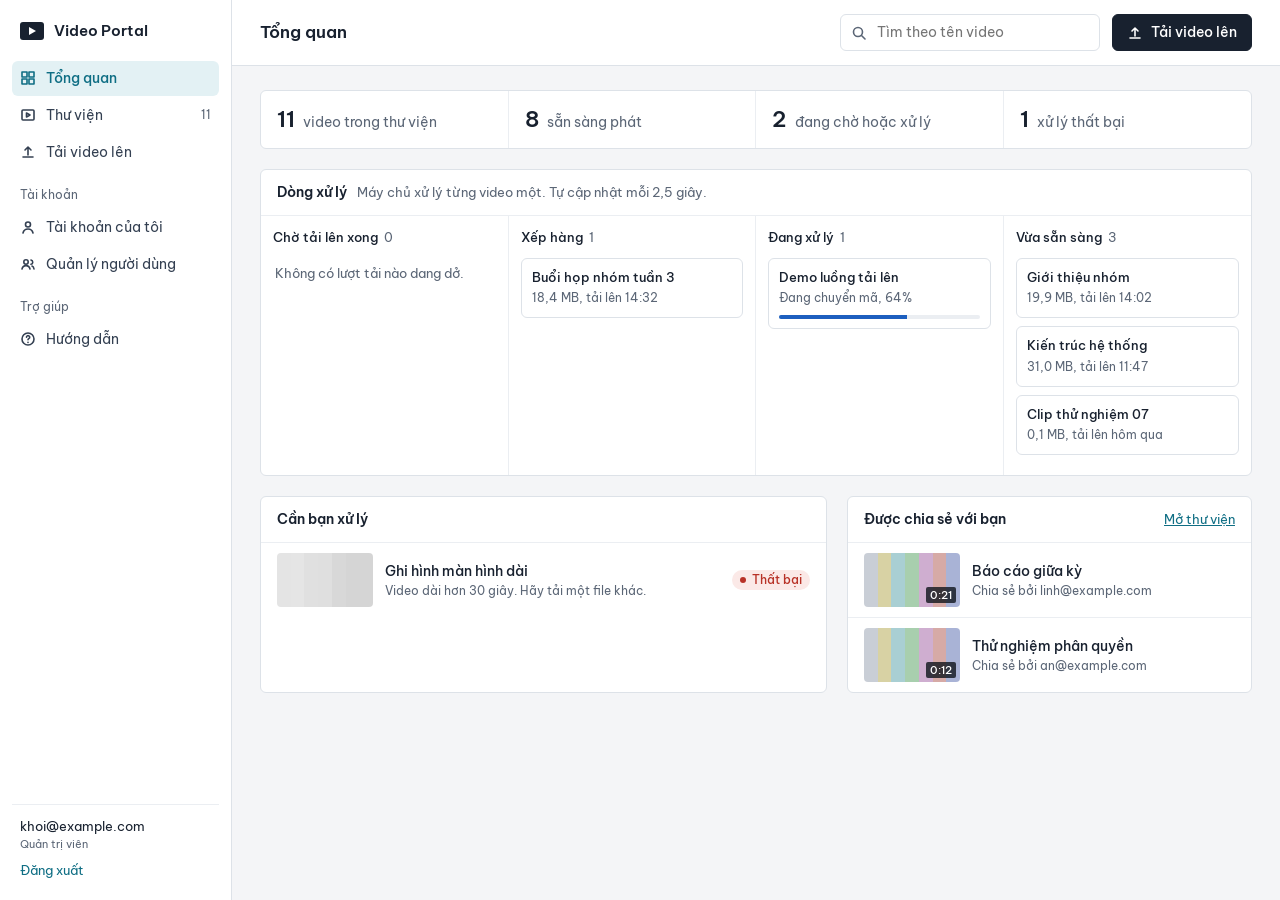
==== design/prototypes/a-saas.html @ d6cbf266 "Add three standalone UI redesign prototypes (not wired to the app)" ====
<!doctype html>
<html lang="vi">
<head>
<meta charset="utf-8">
<meta name="viewport" content="width=device-width, initial-scale=1">
<title>Phương án A — Professional SaaS Dashboard</title>
<!-- Prototype độc lập: dữ liệu mẫu tĩnh, không gọi API. Font tải từ Google chỉ để xem thử; bản thật sẽ tự lưu font trong app/static. -->
<link rel="preconnect" href="https://fonts.googleapis.com">
<link rel="stylesheet" href="https://fonts.googleapis.com/css2?family=Be+Vietnam+Pro:wght@400;500;600&display=swap">
<style>
:root {
  --bg: #f4f5f7; --surface: #fff; --ink: #18212f; --muted: #5b6676; --line: #dde2e8; --line-soft: #ebeef2;
  --accent: #0f6e84; --accent-soft: #e3f1f4;
  --ready: #1a7f4b; --ready-bg: #e6f4ec; --run: #1d5fbf; --run-bg: #e5eefb; --wait: #8a5a00; --wait-bg: #fbf0d9; --fail: #b83227; --fail-bg: #fbe9e7;
  --radius: 6px; --font: "Be Vietnam Pro", "Segoe UI", system-ui, sans-serif;
}
* { box-sizing: border-box; }
[hidden] { display: none !important; }
body { margin: 0; background: var(--bg); color: var(--ink); font: 14px/1.5 var(--font); display: grid; grid-template-columns: 232px minmax(0, 1fr); min-height: 100vh; }
h1, h2, h3, p { margin: 0; }
button, input { font: inherit; color: inherit; }
a { color: var(--accent); }
svg { width: 16px; height: 16px; fill: none; stroke: currentColor; stroke-width: 1.6; stroke-linecap: round; stroke-linejoin: round; flex: none; }
:focus-visible { outline: 2px solid var(--accent); outline-offset: 2px; }

/* Sidebar */
.side { background: var(--surface); border-right: 1px solid var(--line); padding: 16px 12px; display: flex; flex-direction: column; gap: 2px; position: sticky; top: 0; height: 100vh; }
.brand { display: flex; align-items: center; gap: 10px; padding: 4px 8px 16px; font-weight: 600; font-size: 15px; }
.brand i { width: 24px; height: 18px; border-radius: 3px; background: var(--ink); position: relative; }
.brand i::after { content: ""; position: absolute; left: 9px; top: 5px; border: 4px solid transparent; border-left: 7px solid #fff; }
.group { margin: 14px 8px 4px; font-size: 12px; color: var(--muted); }
.nav { display: flex; align-items: center; gap: 10px; width: 100%; padding: 7px 8px; border: 0; border-radius: var(--radius); background: none; text-align: left; cursor: pointer; color: #344052; }
.nav:hover { background: var(--bg); }
.nav.on { background: var(--accent-soft); color: var(--accent); font-weight: 500; }
.nav span { margin-left: auto; font-size: 12px; color: var(--muted); }
.who { margin-top: auto; padding: 12px 8px 4px; border-top: 1px solid var(--line-soft); font-size: 13px; }
.who small { display: block; color: var(--muted); }
.who button { margin-top: 8px; padding: 0; border: 0; background: none; color: var(--accent); cursor: pointer; }

/* Khung chính */
.top { display: flex; align-items: center; gap: 12px; padding: 14px 28px; background: var(--surface); border-bottom: 1px solid var(--line); position: sticky; top: 0; z-index: 2; }
.top h1 { font-size: 17px; font-weight: 600; margin-right: auto; }
.search { display: flex; align-items: center; gap: 8px; width: 260px; padding: 6px 10px; border: 1px solid var(--line); border-radius: var(--radius); color: var(--muted); background: var(--surface); }
.search input { border: 0; outline: 0; width: 100%; background: none; }
.btn { display: inline-flex; align-items: center; gap: 8px; padding: 7px 14px; border: 1px solid var(--ink); border-radius: var(--radius); background: var(--ink); color: #fff; font-weight: 500; cursor: pointer; }
.btn.ghost { background: var(--surface); color: var(--ink); border-color: var(--line); }
.btn.danger { background: var(--surface); color: var(--fail); border-color: #e9c2bd; }
main { padding: 24px 28px 48px; max-width: 1280px; }
.panel { background: var(--surface); border: 1px solid var(--line); border-radius: var(--radius); }
.panel > header { display: flex; align-items: baseline; gap: 10px; padding: 12px 16px; border-bottom: 1px solid var(--line-soft); }
.panel > header h2 { font-size: 14px; font-weight: 600; }
.panel > header p { color: var(--muted); font-size: 13px; }
.panel > header a { margin-left: auto; font-size: 13px; }

/* Tổng quan */
.strip { display: grid; grid-template-columns: repeat(4, 1fr); margin-bottom: 20px; }
.strip div { padding: 12px 16px; border-right: 1px solid var(--line-soft); display: flex; align-items: baseline; gap: 8px; color: var(--muted); }
.strip div:last-child { border-right: 0; }
.strip b { font-size: 22px; font-weight: 600; color: var(--ink); font-variant-numeric: tabular-nums; }
.board { display: grid; grid-template-columns: repeat(4, minmax(0, 1fr)); }
.lane { padding: 12px; border-right: 1px solid var(--line-soft); min-height: 210px; }
.lane:last-child { border-right: 0; }
.lane h3 { display: flex; gap: 6px; font-size: 13px; font-weight: 500; margin-bottom: 10px; }
.lane h3 span { color: var(--muted); font-weight: 400; }
.job { padding: 9px 10px; border: 1px solid var(--line); border-radius: var(--radius); margin-bottom: 8px; background: var(--surface); }
.job strong { display: block; font-weight: 500; font-size: 13px; white-space: nowrap; overflow: hidden; text-overflow: ellipsis; }
.job small { color: var(--muted); }
.lane .none { color: var(--muted); font-size: 13px; padding: 6px 2px; }
.bar { height: 4px; border-radius: 2px; background: var(--line-soft); margin-top: 7px; overflow: hidden; }
.bar i { display: block; height: 100%; background: var(--run); }
.cols { display: grid; grid-template-columns: minmax(0, 1.4fr) minmax(0, 1fr); gap: 20px; margin-top: 20px; }
.rows { list-style: none; margin: 0; padding: 0; }
.rows li { display: flex; align-items: center; gap: 12px; padding: 10px 16px; border-bottom: 1px solid var(--line-soft); }
.rows li:last-child { border-bottom: 0; }
.rows div { min-width: 0; flex: 1; }
.rows strong { font-weight: 500; }
.rows small { display: block; color: var(--muted); }

/* Trạng thái và thumbnail */
.st { display: inline-flex; align-items: center; gap: 6px; padding: 1px 8px; border-radius: 10px; font-size: 12px; font-weight: 500; white-space: nowrap; }
.st::before { content: ""; width: 6px; height: 6px; border-radius: 50%; background: currentColor; }
.st.ready { color: var(--ready); background: var(--ready-bg); } .st.run { color: var(--run); background: var(--run-bg); }
.st.wait { color: var(--wait); background: var(--wait-bg); } .st.fail { color: var(--fail); background: var(--fail-bg); }
.thumb { display: block; width: 96px; aspect-ratio: 16 / 9; border-radius: 4px; flex: none; position: relative; overflow: hidden;
  background: linear-gradient(90deg, #c9ced6 0 14.3%, #d8d2a4 0 28.6%, #a9cfd3 0 42.9%, #a8cfae 0 57.2%, #cfaed0 0 71.5%, #d6aaa6 0 85.8%, #a9b3d6 0); }
.thumb.dim { filter: grayscale(1) opacity(.55); }
.thumb b { position: absolute; right: 4px; bottom: 4px; padding: 0 4px; border-radius: 2px; background: rgba(15, 20, 28, .8); color: #fff; font-size: 11px; font-weight: 500; font-variant-numeric: tabular-nums; }

/* Thư viện */
.tools { display: flex; flex-wrap: wrap; align-items: center; gap: 12px; margin-bottom: 14px; }
.seg { display: inline-flex; border: 1px solid var(--line); border-radius: var(--radius); background: var(--surface); overflow: hidden; }
.seg button { padding: 6px 12px; border: 0; border-right: 1px solid var(--line); background: none; cursor: pointer; color: var(--muted); }
.seg button:last-child { border-right: 0; }
.seg button.on { background: var(--accent-soft); color: var(--accent); font-weight: 500; }
.split { display: grid; grid-template-columns: minmax(0, 1fr) 320px; gap: 20px; align-items: start; }
table { width: 100%; border-collapse: collapse; }
th { text-align: left; font-weight: 500; font-size: 12px; color: var(--muted); padding: 9px 12px; border-bottom: 1px solid var(--line); white-space: nowrap; }
td { padding: 9px 12px; border-bottom: 1px solid var(--line-soft); vertical-align: middle; font-variant-numeric: tabular-nums; }
td:not(:first-child) { white-space: nowrap; }
tr:last-child td { border-bottom: 0; }
tbody tr { cursor: pointer; }
tbody tr:hover { background: #fafbfc; }
tbody tr.sel { background: var(--accent-soft); }
.name { display: flex; align-items: center; gap: 12px; min-width: 220px; }
.name small { display: block; color: var(--muted); }
.detail { padding: 16px; position: sticky; top: 76px; }
.detail .thumb { width: 100%; margin-bottom: 12px; }
.detail h2 { font-size: 15px; font-weight: 600; }
.detail dl { display: grid; grid-template-columns: auto 1fr; gap: 4px 14px; margin: 12px 0; font-size: 13px; }
.detail dt { color: var(--muted); } .detail dd { margin: 0; }
.detail hr { border: 0; border-top: 1px solid var(--line-soft); margin: 14px 0; }
label { display: block; font-size: 13px; font-weight: 500; margin: 12px 0 5px; }
.field { width: 100%; padding: 7px 10px; border: 1px solid var(--line); border-radius: var(--radius); background: var(--surface); }
.acts { display: flex; flex-wrap: wrap; gap: 8px; margin-top: 10px; }
.hint { color: var(--muted); font-size: 13px; margin-top: 8px; }

/* Tải lên */
.up { display: grid; grid-template-columns: minmax(0, 1.3fr) minmax(0, 1fr); gap: 20px; align-items: start; }
.up form { padding: 4px 20px 20px; }
.drop { display: grid; justify-items: center; gap: 4px; padding: 30px 16px; margin-top: 6px; border: 1.5px dashed #b9c1cc; border-radius: var(--radius); background: #fafbfc; text-align: center; color: var(--muted); }
.drop strong { color: var(--ink); font-weight: 500; }
.steps { list-style: none; margin: 0; padding: 14px 16px 16px; }
.steps li { position: relative; padding: 0 0 16px 28px; color: var(--muted); }
.steps li::before { content: ""; position: absolute; left: 4px; top: 4px; width: 11px; height: 11px; border-radius: 50%; border: 2px solid #b9c1cc; background: var(--surface); }
.steps li::after { content: ""; position: absolute; left: 9px; top: 18px; bottom: 0; width: 1px; background: var(--line); }
.steps li:last-child::after { display: none; }
.steps li.done { color: var(--ink); } .steps li.done::before { background: var(--ready); border-color: var(--ready); }
.steps li.now { color: var(--ink); font-weight: 500; } .steps li.now::before { border-color: var(--run); }
.steps small { display: block; font-weight: 400; color: var(--muted); }

.menu { display: none; }
@media (max-width: 900px) {
  body { display: block; }
  .side { position: fixed; z-index: 5; width: 240px; transform: translateX(-100%); transition: transform .2s; box-shadow: 8px 0 30px rgba(0, 0, 0, .12); }
  .side.open { transform: none; }
  .menu { display: inline-flex; } .search { display: none; }
  .top, main { padding-left: 16px; padding-right: 16px; }
  .strip, .board { grid-template-columns: 1fr 1fr; } .cols, .split, .up { grid-template-columns: 1fr; }
  .lane { border-bottom: 1px solid var(--line-soft); min-height: 0; }
  th:nth-child(n+3), td:nth-child(n+3) { display: none; } .detail { position: static; }
  th, td { padding: 8px; } .name { min-width: 0; gap: 8px; } td .thumb { width: 64px; } .st { font-size: 11px; padding: 1px 6px; }
}
@media (prefers-reduced-motion: reduce) { * { transition: none !important; } }
</style>
</head>
<body>
<svg hidden><defs>
  <symbol id="i-home" viewBox="0 0 16 16"><rect x="2" y="2" width="5" height="5"/><rect x="9" y="2" width="5" height="5"/><rect x="2" y="9" width="5" height="5"/><rect x="9" y="9" width="5" height="5"/></symbol>
  <symbol id="i-film" viewBox="0 0 16 16"><rect x="2" y="3" width="12" height="10" rx="1"/><path d="M6.5 6v4l3.5-2z"/></symbol>
  <symbol id="i-up" viewBox="0 0 16 16"><path d="M8 11V3M5 6l3-3 3 3M3 13h10"/></symbol>
  <symbol id="i-user" viewBox="0 0 16 16"><circle cx="8" cy="5.5" r="2.5"/><path d="M3 14c.6-2.6 2.6-4 5-4s4.400 1.400 5 4"/></symbol>
  <symbol id="i-users" viewBox="0 0 16 16"><circle cx="6" cy="6" r="2.200"/><path d="M2 13c.5-2.200 2-3.400 4-3.400s3.500 1.200 4 3.400M11 4a2.200 2.200 0 010 4.300M12 10c1.200.400 1.800 1.400 2 3"/></symbol>
  <symbol id="i-help" viewBox="0 0 16 16"><circle cx="8" cy="8" r="6"/><path d="M6.500 6.300a1.600 1.600 0 113 .700c-.500.500-1.500.800-1.500 1.800M8 11.300v.2"/></symbol>
  <symbol id="i-search" viewBox="0 0 16 16"><circle cx="7" cy="7" r="4.500"/><path d="M10.500 10.500L14 14"/></symbol>
</defs></svg>

<aside class="side" id="side">
  <div class="brand"><i></i>Video Portal</div>
  <button class="nav on" data-go="home"><svg><use href="#i-home"/></svg>Tổng quan</button>
  <button class="nav" data-go="library"><svg><use href="#i-film"/></svg>Thư viện<span>11</span></button>
  <button class="nav" data-go="upload"><svg><use href="#i-up"/></svg>Tải video lên</button>
  <p class="group">Tài khoản</p>
  <button class="nav"><svg><use href="#i-user"/></svg>Tài khoản của tôi</button>
  <button class="nav"><svg><use href="#i-users"/></svg>Quản lý người dùng</button>
  <p class="group">Trợ giúp</p>
  <button class="nav"><svg><use href="#i-help"/></svg>Hướng dẫn</button>
  <div class="who">khoi@example.com<small>Quản trị viên</small><button>Đăng xuất</button></div>
</aside>

<div>
  <header class="top">
    <button class="btn ghost menu" id="menu">Menu</button>
    <h1 id="title">Tổng quan</h1>
    <div class="search"><svg><use href="#i-search"/></svg><input placeholder="Tìm theo tên video" aria-label="Tìm video"></div>
    <button class="btn" data-go="upload"><svg><use href="#i-up"/></svg>Tải video lên</button>
  </header>

  <main>
    <!-- TỔNG QUAN -->
    <section data-view="home">
      <div class="panel strip">
        <div><b>11</b>video trong thư viện</div><div><b>8</b>sẵn sàng phát</div><div><b>2</b>đang chờ hoặc xử lý</div><div><b>1</b>xử lý thất bại</div>
      </div>
      <div class="panel">
        <header><h2>Dòng xử lý</h2><p>Máy chủ xử lý từng video một. Tự cập nhật mỗi 2,5 giây.</p></header>
        <div class="board">
          <div class="lane"><h3>Chờ tải lên xong <span>0</span></h3><p class="none">Không có lượt tải nào dang dở.</p></div>
          <div class="lane"><h3>Xếp hàng <span>1</span></h3>
            <div class="job"><strong>Buổi họp nhóm tuần 3</strong><small>18,4 MB, tải lên 14:32</small></div></div>
          <div class="lane"><h3>Đang xử lý <span>1</span></h3>
            <div class="job"><strong>Demo luồng tải lên</strong><small>Đang chuyển mã, 64%</small><div class="bar"><i style="width:64%"></i></div></div></div>
          <div class="lane"><h3>Vừa sẵn sàng <span>3</span></h3>
            <div class="job"><strong>Giới thiệu nhóm</strong><small>19,9 MB, tải lên 14:02</small></div>
            <div class="job"><strong>Kiến trúc hệ thống</strong><small>31,0 MB, tải lên 11:47</small></div>
            <div class="job"><strong>Clip thử nghiệm 07</strong><small>0,1 MB, tải lên hôm qua</small></div></div>
        </div>
      </div>
      <div class="cols">
        <div class="panel"><header><h2>Cần bạn xử lý</h2></header>
          <ul class="rows">
            <li><span class="thumb dim"></span><div><strong>Ghi hình màn hình dài</strong><small>Video dài hơn 30 giây. Hãy tải một file khác.</small></div><span class="st fail">Thất bại</span></li>
          </ul></div>
        <div class="panel"><header><h2>Được chia sẻ với bạn</h2><a href="#" data-go="library">Mở thư viện</a></header>
          <ul class="rows">
            <li><span class="thumb"><b>0:21</b></span><div><strong>Báo cáo giữa kỳ</strong><small>Chia sẻ bởi linh@example.com</small></div></li>
            <li><span class="thumb"><b>0:12</b></span><div><strong>Thử nghiệm phân quyền</strong><small>Chia sẻ bởi an@example.com</small></div></li>
          </ul></div>
      </div>
    </section>

    <!-- THƯ VIỆN -->
    <section data-view="library" hidden>
      <div class="tools">
        <div class="seg"><button class="on">Tất cả 11</button><button>Sẵn sàng 8</button><button>Đang xử lý 2</button><button>Thất bại 1</button></div>
        <div class="seg"><button class="on">Của tôi và được chia sẻ</button><button>Chỉ của tôi</button></div>
      </div>
      <div class="split">
        <div class="panel">
          <table>
            <thead><tr><th>Video</th><th>Trạng thái</th><th>Thời lượng</th><th>File gốc</th><th>Tải lên</th></tr></thead>
            <tbody>
              <tr class="sel"><td><div class="name"><span class="thumb"><b>0:28</b></span><div>Giới thiệu nhóm<small>Của bạn</small></div></div></td><td><span class="st ready">Sẵn sàng</span></td><td>0:28</td><td>19,9 MB</td><td>20/11, 14:02</td></tr>
              <tr><td><div class="name"><span class="thumb dim"></span><div>Demo luồng tải lên<small>Của bạn</small></div></div></td><td><span class="st run">Đang xử lý 64%</span></td><td>–</td><td>24,1 MB</td><td>20/11, 14:31</td></tr>
              <tr><td><div class="name"><span class="thumb dim"></span><div>Buổi họp nhóm tuần 3<small>Của bạn</small></div></div></td><td><span class="st wait">Xếp hàng</span></td><td>–</td><td>18,4 MB</td><td>20/11, 14:32</td></tr>
              <tr><td><div class="name"><span class="thumb"><b>0:30</b></span><div>Kiến trúc hệ thống<small>Của bạn</small></div></div></td><td><span class="st ready">Sẵn sàng</span></td><td>0:30</td><td>31,0 MB</td><td>20/11, 11:47</td></tr>
              <tr><td><div class="name"><span class="thumb"><b>0:21</b></span><div>Báo cáo giữa kỳ<small>Chia sẻ bởi linh@example.com</small></div></div></td><td><span class="st ready">Sẵn sàng</span></td><td>0:21</td><td>12,6 MB</td><td>19/11, 20:15</td></tr>
              <tr><td><div class="name"><span class="thumb dim"></span><div>Ghi hình màn hình dài<small>Của bạn</small></div></div></td><td><span class="st fail">Thất bại</span></td><td>–</td><td>47,8 MB</td><td>19/11, 16:40</td></tr>
              <tr><td><div class="name"><span class="thumb"><b>0:03</b></span><div>Clip thử nghiệm 07<small>Của bạn</small></div></div></td><td><span class="st ready">Sẵn sàng</span></td><td>0:03</td><td>0,1 MB</td><td>19/11, 09:12</td></tr>
            </tbody>
          </table>
        </div>
        <aside class="panel detail">
          <span class="thumb"><b>0:28</b></span>
          <h2>Giới thiệu nhóm</h2>
          <dl><dt>Trạng thái</dt><dd><span class="st ready">Sẵn sàng</span></dd><dt>Chủ sở hữu</dt><dd>Bạn</dd><dt>Đầu ra</dt><dd>MP4 H.264, 854×480</dd><dt>Tải lên</dt><dd>20/11/2026, 14:02</dd></dl>
          <div class="acts"><button class="btn">Xem video</button><button class="btn danger">Xoá video</button></div>
          <hr>
          <label for="viewer">Chia sẻ với email</label>
          <input class="field" id="viewer" placeholder="nguoixem@example.com">
          <div class="acts"><button class="btn ghost">Cấp quyền xem</button><button class="btn ghost">Thu hồi quyền</button></div>
          <p class="hint">Người xem phải có tài khoản. Thu hồi có hiệu lực với lượt xem mới.</p>
        </aside>
      </div>
    </section>

    <!-- TẢI LÊN -->
    <section data-view="upload" hidden>
      <div class="up">
        <div class="panel"><header><h2>Video mới</h2></header>
          <form>
            <label for="t">Tên video</label><input class="field" id="t" value="Demo luồng tải lên">
            <label>File video</label>
            <div class="drop"><svg><use href="#i-up"/></svg><strong>demo-luong-tai-len.mp4 (24,1 MB)</strong><span>Kéo file khác vào đây hoặc bấm để chọn lại</span></div>
            <p class="hint">MP4, WebM hoặc MOV. Tối đa 50 MB và dài không quá 30 giây.</p>
            <div class="acts"><button class="btn" type="button">Tải video lên</button><button class="btn ghost" type="button">Huỷ</button></div>
          </form>
        </div>
        <div class="panel"><header><h2>Tiến trình</h2><p>Demo luồng tải lên</p></header>
          <ol class="steps">
            <li class="done">Tạo lượt tải</li>
            <li class="done">Gửi file<small>Đã gửi 24,1 MB</small></li>
            <li class="done">Xếp hàng</li>
            <li class="now">Xử lý<small>Đang chuyển mã, 64%</small><div class="bar"><i style="width:64%"></i></div></li>
            <li>Sẵn sàng<small>Bạn sẽ xem được ngay tại đây</small></li>
          </ol>
        </div>
      </div>
    </section>
  </main>
</div>
<script>
const titles = { home: "Tổng quan", library: "Thư viện video", upload: "Tải video lên" };
function show(view) {
  document.querySelectorAll("[data-view]").forEach((s) => { s.hidden = s.dataset.view !== view; });
  document.querySelectorAll(".nav[data-go]").forEach((b) => b.classList.toggle("on", b.dataset.go === view));
  document.getElementById("title").textContent = titles[view];
  document.getElementById("side").classList.remove("open");
  window.scrollTo(0, 0);
}
document.querySelectorAll("[data-go]").forEach((b) => b.addEventListener("click", (e) => { e.preventDefault(); show(b.dataset.go); }));
document.getElementById("menu").addEventListener("click", () => document.getElementById("side").classList.toggle("open"));
document.querySelectorAll("tbody tr").forEach((r) => r.addEventListener("click", () => { document.querySelector("tr.sel")?.classList.remove("sel"); r.classList.add("sel"); }));
function fromHash() { if (titles[location.hash.slice(1)]) show(location.hash.slice(1)); }
window.addEventListener("hashchange", fromHash);
fromHash();
</script>
</body>
</html>
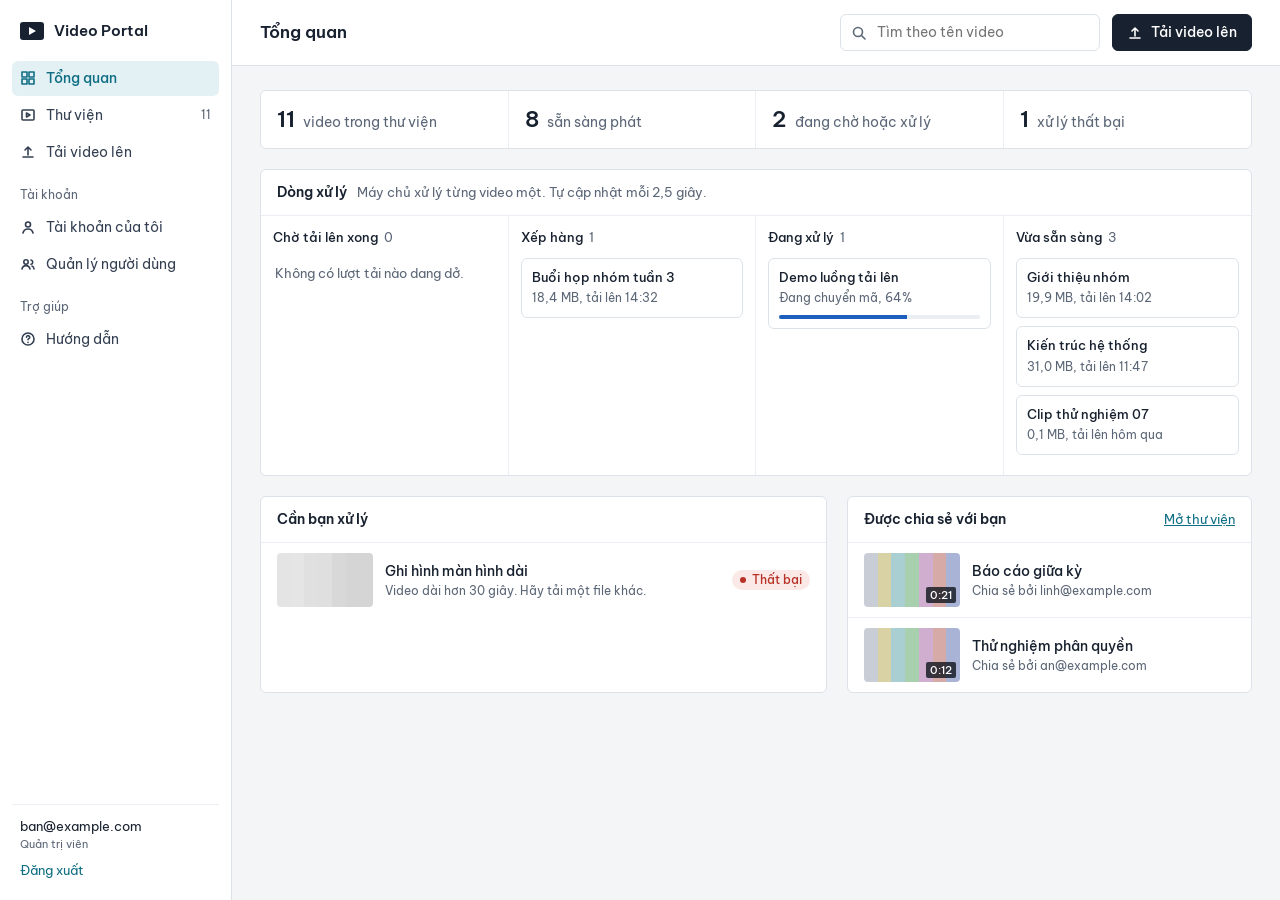
==== commit ce85b3b3: "Use a neutral sample account name in the design prototypes" ====
--- a/design/prototypes/a-saas.html
+++ b/design/prototypes/a-saas.html
@@ -164,7 +164,7 @@
   <button class="nav"><svg><use href="#i-users"/></svg>Quản lý người dùng</button>
   <p class="group">Trợ giúp</p>
   <button class="nav"><svg><use href="#i-help"/></svg>Hướng dẫn</button>
-  <div class="who">khoi@example.com<small>Quản trị viên</small><button>Đăng xuất</button></div>
+  <div class="who">ban@example.com<small>Quản trị viên</small><button>Đăng xuất</button></div>
 </aside>
 
 <div>
